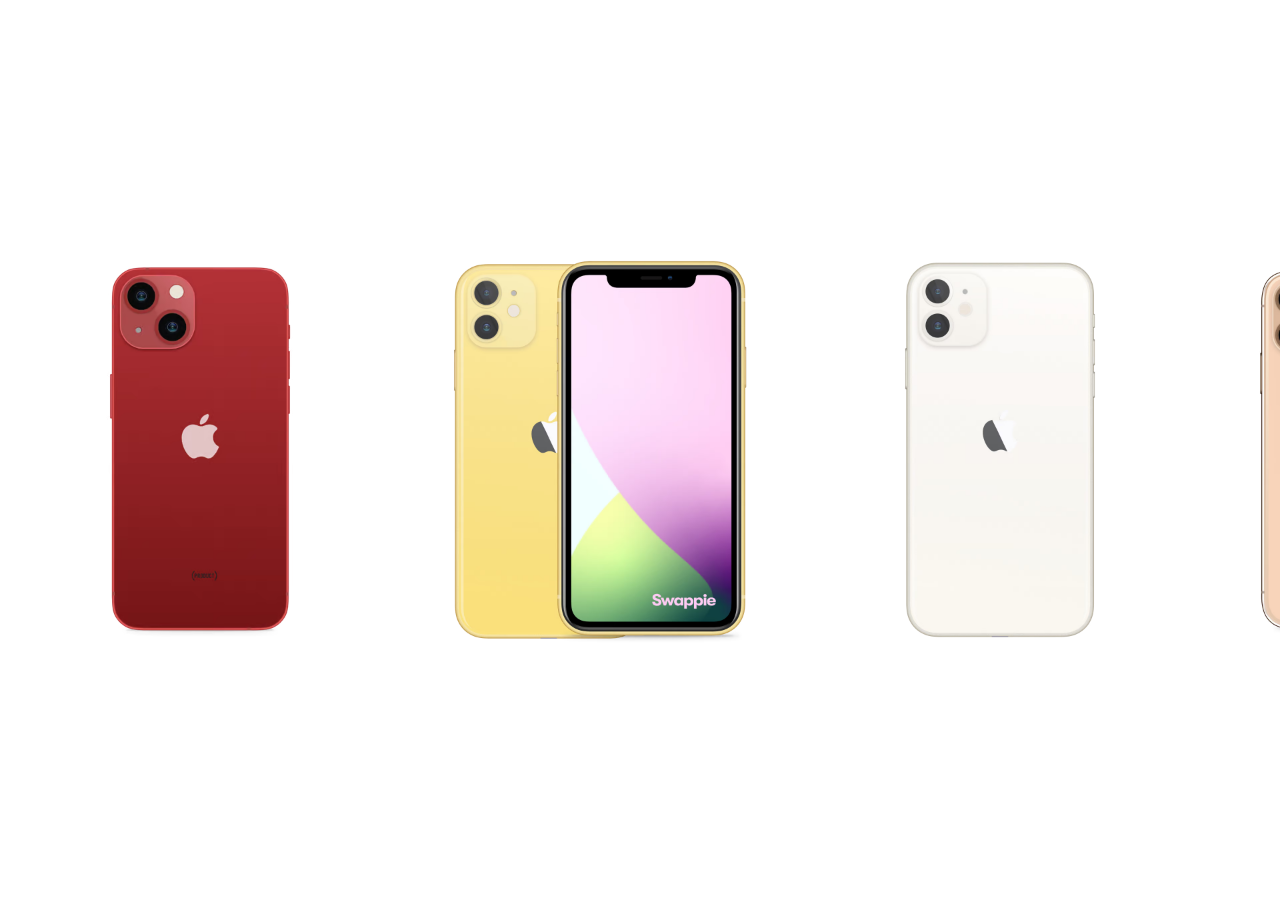
==== src/index.html @ ee313ba2 "feat/carousel" ====
<!DOCTYPE html>
<html lang="en">
<head>
    <meta charset="UTF-8">
    <meta name="viewport" content="width=device-width, initial-scale=1.0">
    <title>Document</title>
    <link rel="stylesheet" href="../assets/css/base.css">
</head>
<body>

    <div id="app">
        <div id="products-section">

        </div>
    </div>
    <script>

        window.addEventListener("DOMContentLoaded", async() => {
            const productsSection = document.getElementById("products-section")
            const phones = await (await fetch("/data/phones.json")).json()
            for(const el of phones){
                const figure = document.createElement("figure")
                const image = document.createElement("img")
                image.setAttribute("src", el.url)
                figure.appendChild(image)
                productsSection.appendChild(figure)
            }

        })
     

    </script>
</body>
</html>
---- assets/css/base.css ----
* {
    box-sizing: border-box;
}

body {
    margin: 0;
    display: flex;
   
}


#app {
    height: 100vh;
    display: flex;
    align-items: center;
    justify-content: center;
 
}

figure {
    margin: 0;
    height: 400px;
    width: 400px;
    transition: all ease-out 500ms;

}

figure:hover {

    transform: scale(1.2);
}

img {

    object-fit: cover;
    width: 100%;
    height: 100%;
}


#products-section {
    display: flex;
    flex-direction: row;
    height: inherit;
    width: inherit;
    align-items: center;
    justify-content: center;
    overflow-x: scroll;
}
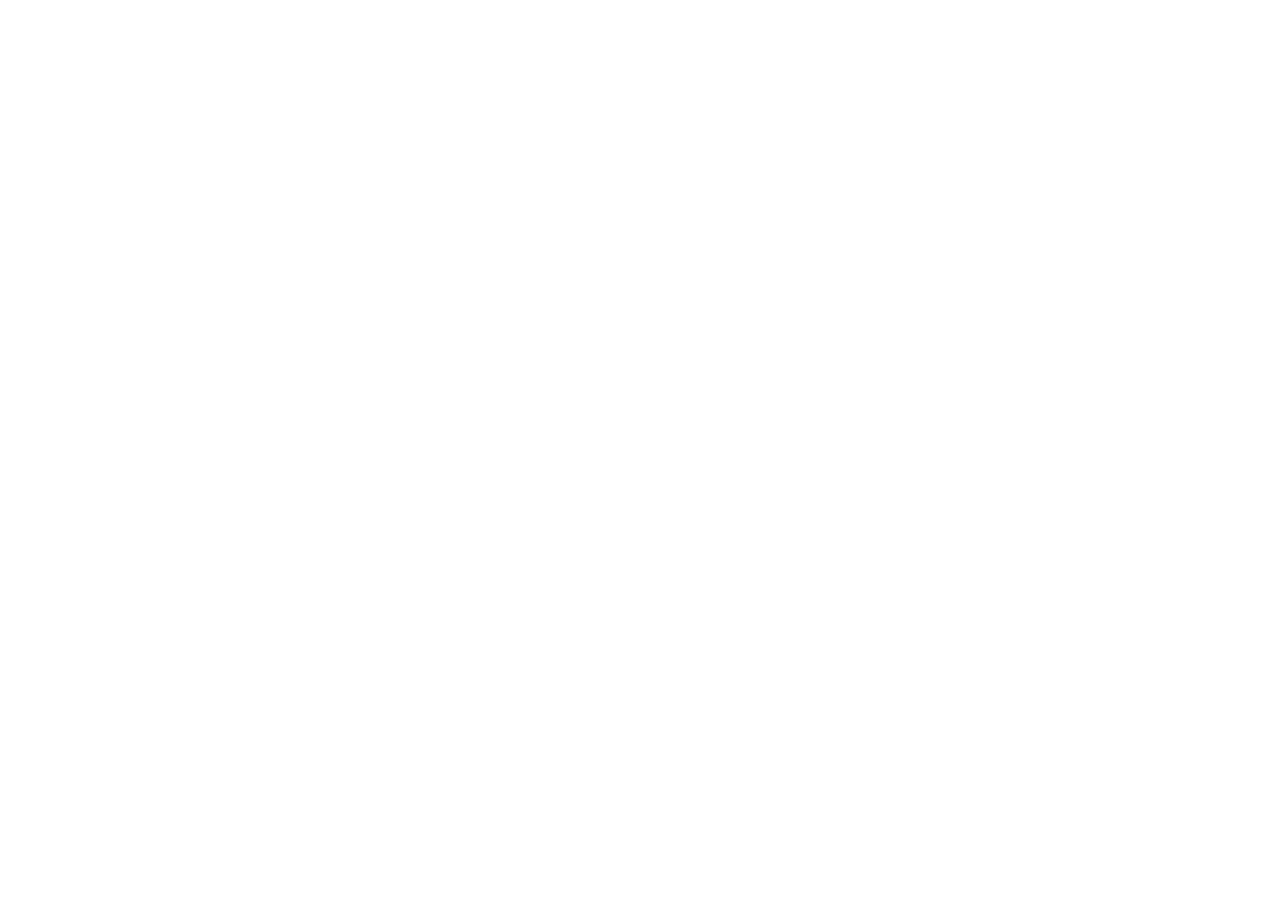
==== commit 3cf80ca3: "feat/app" ====
--- a/src/index.html
+++ b/src/index.html
@@ -1,34 +1,54 @@
 <!DOCTYPE html>
-<html lang="en">
-<head>
-    <meta charset="UTF-8">
-    <meta name="viewport" content="width=device-width, initial-scale=1.0">
-    <title>Document</title>
-    <link rel="stylesheet" href="../assets/css/base.css">
-</head>
-<body>
+<html lang="fr" dir="ltr">
+  <head>
+    <meta charset="UTF-8" />
+    <meta name="viewport" content="width=device-width, initial-scale=1.0" />
+    <meta name="author" content="Boris Rose">
+    <meta name="description" content="UX/UI Design de Boris Rose">
+    <title>MuseBo | Landing</title>
+    <link rel="stylesheet" href="../assets/css/animations.css" />
+    <link rel="stylesheet" href="../assets/css/dropper.css" />
+    <link rel="stylesheet" href="../assets/css/base.css" />
+    <link rel="stylesheet" href="../assets/css/header.css" />
+    <link rel="stylesheet" href="../assets/css/landing.css" />
+    <script
+      src="https://kit.fontawesome.com/1b1fa6fbda.js"
+      crossorigin="anonymous"
+    ></script>
+  </head>
+  <body>
+    <div class="dropper">
+      <img src="../assets/icons/coffee-cups.png">
+    </div>
+    <header class="header">
+      <figure>
+        <img src="../assets/icons/painting.png">
+      </figure>
+      <nav>
+        <ul>
+          <li>
+            <a href="./restaurant.html">
+              <i class="fa-solid fa-utensils"></i>
+            </a>
+          </li>
+          <li>
+            <a href="./art.html">
+              <i class="fa-solid fa-palette"></i>
+            </a>
+          </li>
+        </ul>
+      </nav>
+    </header>
 
-    <div id="app">
-        <div id="products-section">
+    <main class="main landing__main">
+      <section class="door-part door-part--left"></section>
 
-        </div>
-    </div>
-    <script>
+      <sectio class="landing__discover">
+        <button id="button-discover">Venez découvrir nos produits</button>
+      </sectio>
 
-        window.addEventListener("DOMContentLoaded", async() => {
-            const productsSection = document.getElementById("products-section")
-            const phones = await (await fetch("/data/phones.json")).json()
-            for(const el of phones){
-                const figure = document.createElement("figure")
-                const image = document.createElement("img")
-                image.setAttribute("src", el.url)
-                figure.appendChild(image)
-                productsSection.appendChild(figure)
-            }
-
-        })
-     
-
-    </script>
-</body>
-</html>+      <section class="door-part door-part--right"></section>
+    </main>
+    <script src="./js/pages/landing-page.js"></script>
+  </body>
+</html>
--- a/assets/css/animations.css
+++ b/assets/css/animations.css
@@ -0,0 +1,61 @@
+@keyframes fall {
+    from {
+      opacity: 0;
+      transform: translateX(-300px) translateY(-300px);
+    }
+
+    to {
+      opacity: 1;
+      transform: translateY(0) rotate(90deg);
+    
+    }
+}
+
+
+@keyframes open-left {
+    from {
+      opacity: 1;
+    }
+    to {
+      transform: translateX(-1000px);
+    }
+  }
+  
+  @keyframes open-right {
+    from {
+      opacity: 1;
+    }
+  
+    to {
+      transform: translateX(1000px);
+    }
+  }
+
+  
+  @keyframes move-down {
+
+    from {
+      opacity: 0;
+      transform: translateY(-100px);
+    }
+  
+    to {
+      opacity: 1;
+      transform: translateY(0);
+    }
+    
+  }
+
+   
+  @keyframes show {
+
+    from {
+      opacity: 0;
+    }
+  
+    to {
+      opacity: 1;
+
+    }
+    
+  }--- a/assets/css/dropper.css
+++ b/assets/css/dropper.css
@@ -0,0 +1,10 @@
+.dropper {
+    background-color: transparent;
+    position: absolute;
+    height: 50px;
+    animation: fall 500ms ease-in-out 5000ms forwards;
+    opacity: 0;
+    bottom: 10px;
+    left: 50%;
+
+}--- a/assets/css/base.css
+++ b/assets/css/base.css
@@ -1,49 +1,49 @@
 * {
-    box-sizing: border-box;
+  box-sizing: border-box;
+}
+
+:root {
+  --primary-color:#daa520; 
 }
 
 body {
-    margin: 0;
-    display: flex;
-   
+  margin: 0;
+  display: flex;
+  flex-direction: column;
+}
+
+main {
+  display: flex;
+
 }
 
 
-#app {
-    height: 100vh;
-    display: flex;
-    align-items: center;
-    justify-content: center;
- 
-}
 
-figure {
-    margin: 0;
-    height: 400px;
-    width: 400px;
-    transition: all ease-out 500ms;
+img {
+  object-fit: cover;
+  width: 100%;
+  height: 100%;
 
 }
 
-figure:hover {
-
-    transform: scale(1.2);
+a {
+  text-decoration: none;
+  color: black;
 }
 
-img {
-
-    object-fit: cover;
-    width: 100%;
-    height: 100%;
+button {
+    box-shadow: 0 3px var(--primary-color);
+    padding: 8px 30px;
+    border: none;
+    cursor: pointer;
 }
 
+button:active {
+    transform: translateY(2px);
+}
 
-#products-section {
-    display: flex;
-    flex-direction: row;
-    height: inherit;
-    width: inherit;
-    align-items: center;
-    justify-content: center;
-    overflow-x: scroll;
+ul, li {
+  margin: 0;
+  padding: 0;
+  list-style: none;
 }--- a/assets/css/header.css
+++ b/assets/css/header.css
@@ -0,0 +1,47 @@
+.header {
+    display: flex;
+    box-shadow: 1px 1px 5px rgb(0, 0, 0);
+    align-items: center;
+    justify-content: space-between;
+    padding-inline: 20px;
+    position: fixed;
+    z-index: 5;
+    right: 0;
+    left: 0;
+    top: 0;
+    height: 5vh;
+    background-color: rgba(0, 0, 0, 0.7);
+    opacity: 0;
+    animation: move-down 500ms ease-in-out 3500ms forwards;
+ 
+}
+
+
+
+.header figure {
+    height: 30px;
+    width: 30px;
+    border-radius: 50%;
+}
+
+.header nav, .header ul {
+    display: flex;
+    ;
+    
+}
+
+.header ul {
+    list-style: none;
+    width: 100%;
+
+    
+    display: flex;
+    li {
+        margin-inline: 10px;
+    }
+}
+
+.header a {
+    color: white;
+
+}--- a/assets/css/landing.css
+++ b/assets/css/landing.css
@@ -0,0 +1,80 @@
+.landing__dropper {
+  
+}
+
+
+.landing__main {
+  display: flex;
+  flex-direction: row;
+  height: 100vh;
+  width: inherit;
+  align-items: center;
+  justify-content: center;
+  overflow-x: scroll;
+}
+
+
+.landing__discover {
+  width: 100vw;
+  height: inherit;
+  display: flex;
+  align-items: center;
+  justify-content: center;
+  background: url('https://cdn.pixabay.com/photo/2021/07/09/16/31/living-room-6399504_1280.jpg');
+  background-repeat: no-repeat;
+  background-position: center;
+  background-size: cover;
+
+}
+
+.landing__discover button {
+  opacity: 0;
+  animation: show 500ms ease-out 2000ms forwards;
+}
+
+
+@keyframes show {
+  from {
+    opacity: 0;
+  }
+
+  to {
+    opacity: 1;
+  }
+}
+  
+
+
+.door-part {
+  width: 50vw;
+  height: 100vh;
+  z-index: 10;
+  position: absolute;
+}
+
+.door-part--left {
+  background-image: url(https://cdn.pixabay.com/photo/2016/12/05/22/48/door-1885126_1280.jpg);
+  background-position: 0%;
+  animation-name: open-left;
+  animation-duration: 5000ms;
+  animation-timing-function: ease-in;
+  animation-fill-mode: forwards;
+  top: 0;
+  left: 0;
+  bottom: 0;
+}
+
+.door-part--right {
+  background-image: url(https://cdn.pixabay.com/photo/2016/12/05/22/48/door-1885126_1280.jpg);
+  background-position: 100%;
+  animation-name: open-right;
+  animation-duration: 5000ms;
+  animation-timing-function: ease-in;
+  animation-fill-mode: forwards;
+  top: 0;
+  right: 0;
+  bottom: 0;
+}
+
+
+
